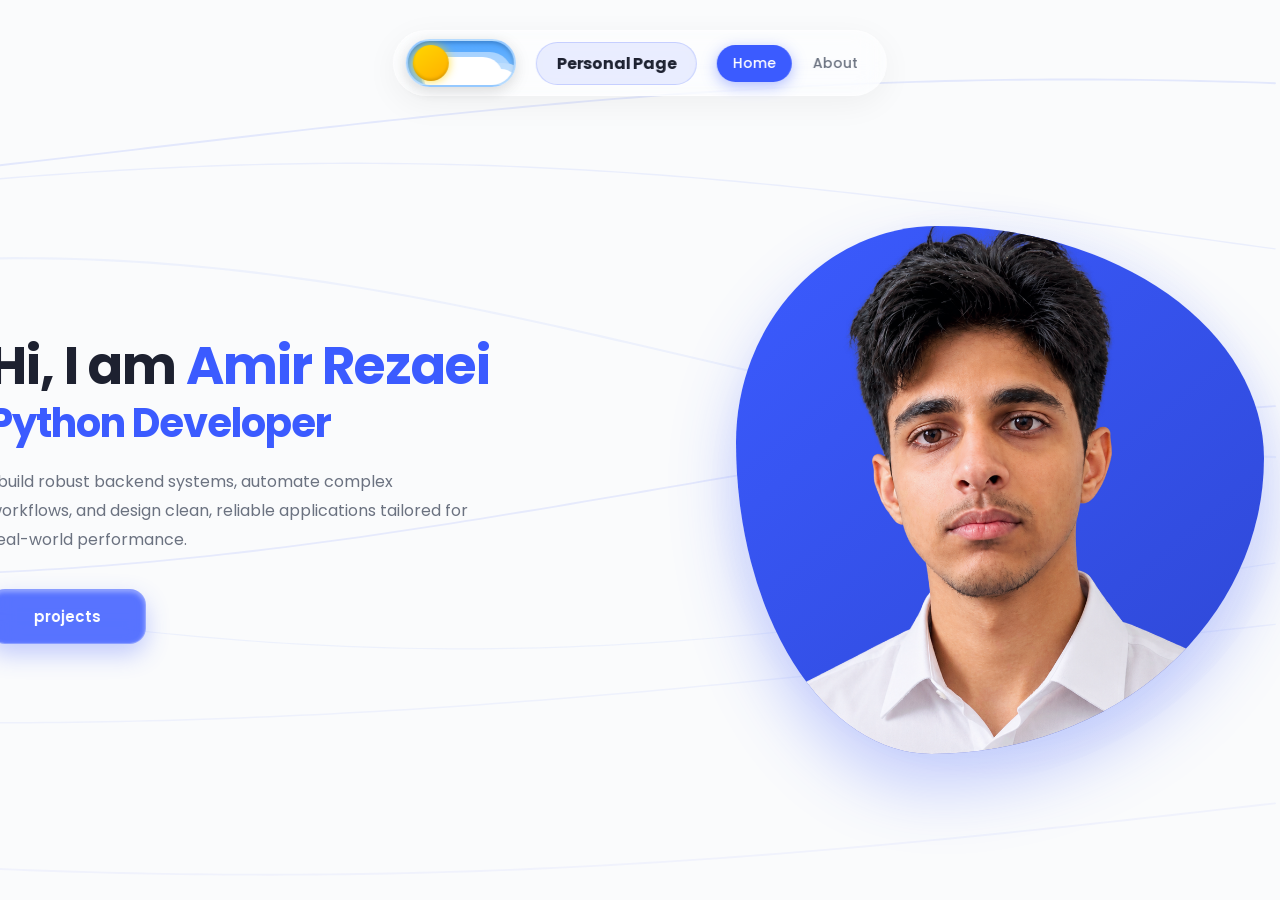
==== index.html @ 6564df02 "index.html" ====
<!DOCTYPE html>
<html lang="en">
<head>
  <meta charset="UTF-8">
  <meta name="viewport" content="width=device-width, initial-scale=1.0">
  <title>Amir Rezaei | Personal Page</title>
  
  <!-- Google Fonts -->
  <link rel="preconnect" href="https://fonts.googleapis.com">
  <link rel="preconnect" href="https://fonts.gstatic.com" crossorigin>
  <link href="https://fonts.googleapis.com/css2?family=Poppins:wght@400;500;600;700&display=swap" rel="stylesheet">
  
  <!-- CSS مشترک پروژه -->
  <link rel="stylesheet" href="style.css">

  <!-- بالا بردن متن بدون تکان خوردن عکس در موبایل -->
  <style>
    @media (max-width: 768px) {
      .hero-text {
        transform: translateY(-105px) !important;
        margin-bottom: -105px !important;
      }
    }
  </style>

  <!-- JavaScript مشترک پروژه -->
  <script src="script.js" defer></script>
</head>
<body data-page="home">

  <!-- Background Animated Canvas -->
  <canvas id="bg-canvas"></canvas>
  
  <!-- Jelly Custom Cursor -->
  <div class="cursor-jelly" id="cursor-jelly"></div>
  <div class="cursor-dot" id="cursor-dot"></div>

  <!-- NAVIGATION BAR -->
  <nav>
    <!-- ۱. دکمه تم (سمت چپ) -->
    <div class="theme-toggle-container">
      <input type="checkbox" id="theme-toggle" class="theme-toggle-input" aria-label="Toggle theme">
      <label for="theme-toggle" class="theme-toggle-label">
        <div class="toggle-thumb">
          <div class="crater crater-1"></div>
          <div class="crater crater-2"></div>
          <div class="crater crater-3"></div>
        </div>
        <div class="clouds cloud-bg"></div>
        <div class="clouds cloud-fg"></div>
        <div class="star star-1">✦</div>
        <div class="star star-2">★</div>
        <div class="star star-3">✦</div>
        <div class="star star-4">★</div>
        <div class="crater-aura crater-aura-1"></div>
        <div class="crater-aura crater-aura-2"></div>
      </label>
    </div>

    <!-- ۲. لوگو / باکس عنوان -->
    <div class="logo-box">
      <a href="index.html" class="logo">Personal Page</a>
    </div>

    <!-- ۳. منوها (سمت راست) -->
    <ul>
      <li><a href="index.html" class="active">Home</a></li>
      <li><a href="about.html">About</a></li>
    </ul>
  </nav>

  <!-- HERO SECTION -->
  <main class="hero">
    <div class="hero-text">
      <div class="hi">Hi, I am <span class="name">Amir Rezaei</span><span class="role">Python Developer</span></div>
      <p>I build robust backend systems, automate complex workflows, and design clean, reliable applications tailored for real-world performance.</p>
      <a href="projects.html" class="btn">projects</a>
    </div>
    <div class="blob-wrap">
      <div class="blob-halo"></div>
      <div class="blob-bg"></div>
      <div class="blob-clip">
        <img class="blob-img" src="amir.jpg" alt="Amir Rezaei">
      </div>
    </div>
  </main>
</body>
</html>
---- style.css ----
/* ==========================================================
   1. ROOT VARIABLES & GLOBAL RESET
   ========================================================== */
:root {
  --blue: #3b5bff;
  --blue-dark: #2e47d4;
  --blue-liquid: rgba(59, 91, 255, 0.2);
  --glass-bg: rgba(255, 255, 255, 0.45);
  --glass-card: rgba(255, 255, 255, 0.6);
  --glass-border: rgba(255, 255, 255, 0.6);
  --text: #1d2130;
  --muted: #6b7280;
  --bg-color: #fafbfc;
  --theme-transition: background-color 0.6s cubic-bezier(0.4, 0, 0.2, 1),
                      color 0.6s cubic-bezier(0.4, 0, 0.2, 1),
                      border-color 0.6s cubic-bezier(0.4, 0, 0.2, 1),
                      box-shadow 0.6s cubic-bezier(0.4, 0, 0.2, 1);
}

/* Dark Mode Variables */
body.dark-mode,
[data-theme="dark"] body,
body[data-theme="dark"] {
  --blue: #4d70ff;
  --blue-dark: #3754e6;
  --blue-liquid: rgba(77, 112, 255, 0.25);
  --glass-bg: rgba(18, 22, 34, 0.7);
  --glass-card: rgba(22, 27, 46, 0.65);
  --glass-border: rgba(255, 255, 255, 0.08);
  --text: #f0f3fa;
  --muted: #9ba3b5;
  --bg-color: #0b0f19;
}

*,
*::before,
*::after {
  margin: 0;
  padding: 0;
  box-sizing: border-box;
}

/* نشانگر ژله‌ای فقط روی سیستم‌هایی که موس دارند */
@media (hover: hover) and (pointer: fine) {
  *, *::before, *::after, html, body {
    cursor: none !important;
  }
}

body {
  font-family: 'Poppins', sans-serif;
  color: var(--text);
  background-color: var(--bg-color);
  min-height: 100vh;
  display: flex;
  flex-direction: column;
  overflow-x: hidden;
  position: relative;
  transition: var(--theme-transition);
}

body[data-page="about"] {
  min-height: 100vh;
  width: 100vw;
  justify-content: space-between;
}

@media (min-width: 993px) {
  body[data-page="about"] {
    height: 100vh;
    overflow: hidden;
  }
}

/* ==========================================================
   2. CUSTOM UTILITIES & BACKGROUND CANVAS
   ========================================================== */
#bg-canvas {
  position: fixed;
  top: 0;
  left: 0;
  width: 100vw;
  height: 100vh;
  pointer-events: none;
  z-index: 0;
  transition: opacity 0.6s ease;
}

/* Jelly Custom Cursor */
#cursor-jelly, .cursor-jelly {
  position: fixed;
  top: 0;
  left: 0;
  width: 32px;
  height: 32px;
  background: rgba(59, 91, 255, 0.15);
  border: 1.5px solid rgba(59, 91, 255, 0.85);
  border-radius: 50%;
  pointer-events: none;
  z-index: 99999;
  backdrop-filter: blur(2px);
  -webkit-backdrop-filter: blur(2px);
  will-change: transform;
}

#cursor-dot, .cursor-dot {
  position: fixed;
  top: 0;
  left: 0;
  width: 6px;
  height: 6px;
  background: var(--blue);
  border-radius: 50%;
  pointer-events: none;
  z-index: 100000;
  will-change: transform;
}

/* ==========================================================
   3. DAY / NIGHT THEME TOGGLE SWITCH (INSIDE NAVBAR)
   ========================================================== */
.theme-toggle-container {
  position: static;
  z-index: 1000;
  display: flex;
  align-items: center;
  user-select: none;
  flex-shrink: 0;
}

.theme-toggle-input {
  position: absolute;
  opacity: 0;
  width: 0;
  height: 0;
  pointer-events: none;
}

.theme-toggle-label {
  position: relative;
  display: block;
  width: 110px;
  height: 48px;
  background: linear-gradient(180deg, #4da4ff 0%, #89c5fd 100%);
  border-radius: 50px;
  overflow: hidden;
  box-shadow: 0 4px 15px rgba(0, 0, 0, 0.15),
              inset 0 2px 4px rgba(0, 0, 0, 0.2);
  border: 2px solid rgba(255, 255, 255, 0.4);
  transition: background 0.6s cubic-bezier(0.4, 0, 0.2, 1),
              border-color 0.6s cubic-bezier(0.4, 0, 0.2, 1),
              box-shadow 0.6s cubic-bezier(0.4, 0, 0.2, 1);
  cursor: pointer;
}

/* Sun / Moon Thumb Ball */
.toggle-thumb {
  position: absolute;
  top: 4px;
  left: 5px;
  width: 36px;
  height: 36px;
  background: linear-gradient(145deg, #ffd700, #ffae00);
  border-radius: 50%;
  box-shadow: 0 0 10px rgba(255, 215, 0, 0.8),
              inset 0 -2px 3px rgba(0, 0, 0, 0.15);
  transition: transform 0.6s cubic-bezier(0.68, -0.25, 0.265, 1.25),
              background 0.6s cubic-bezier(0.4, 0, 0.2, 1),
              box-shadow 0.6s cubic-bezier(0.4, 0, 0.2, 1);
  z-index: 5;
}

/* Moon Craters inside thumb */
.crater {
  position: absolute;
  background: #757d8a;
  border-radius: 50%;
  opacity: 0;
  transform: scale(0);
  transition: all 0.4s ease;
  box-shadow: inset 1px 1px 2px rgba(0, 0, 0, 0.3);
}

.crater-1 {
  width: 10px;
  height: 10px;
  top: 14px;
  left: 8px;
}

.crater-2 {
  width: 7px;
  height: 7px;
  top: 6px;
  right: 9px;
}

.crater-3 {
  width: 5px;
  height: 5px;
  bottom: 6px;
  right: 12px;
}

/* Day Mode Clouds */
.clouds {
  position: absolute;
  border-radius: 50px;
  transition: transform 0.6s cubic-bezier(0.4, 0, 0.2, 1),
              opacity 0.5s ease;
  pointer-events: none;
}

.cloud-bg {
  bottom: -16px;
  right: -10px;
  width: 85px;
  height: 38px;
  background: rgba(255, 255, 255, 0.55);
  border-radius: 30px;
  box-shadow: -15px -8px 0 3px rgba(255, 255, 255, 0.45);
  z-index: 2;
}

.cloud-fg {
  bottom: -20px;
  right: -5px;
  width: 75px;
  height: 36px;
  background: #ffffff;
  border-radius: 30px;
  box-shadow: -18px -10px 0 2px #ffffff;
  z-index: 3;
}

/* Dark Mode Stars */
.star {
  position: absolute;
  color: #ffffff;
  font-size: 8px;
  opacity: 0;
  transform: scale(0) rotate(0deg);
  transition: all 0.5s cubic-bezier(0.4, 0, 0.2, 1);
  z-index: 1;
  user-select: none;
}

.star-1 {
  top: 7px;
  left: 16px;
  font-size: 10px;
  transition-delay: 0.1s;
}

.star-2 {
  top: 24px;
  left: 32px;
  font-size: 8px;
  transition-delay: 0.15s;
}

.star-3 {
  top: 11px;
  left: 46px;
  font-size: 6px;
  transition-delay: 0.25s;
}

.star-4 {
  top: 28px;
  left: 18px;
  font-size: 7px;
  transition-delay: 0.25s;
}

/* Dark Mode Aura Background Circles */
.crater-aura {
  position: absolute;
  border-radius: 50%;
  background: rgba(255, 255, 255, 0.05);
  opacity: 0;
  transition: opacity 0.5s ease;
  pointer-events: none;
}

.crater-aura-1 {
  width: 62px;
  height: 62px;
  top: -9px;
  right: -8px;
}

.crater-aura-2 {
  width: 86px;
  height: 86px;
  top: -21px;
  right: -20px;
}

/* Active Dark Mode Toggle State */
.theme-toggle-input:checked + .theme-toggle-label {
  background: linear-gradient(180deg, #0f172a 0%, #1e293b 100%);
  border-color: rgba(255, 255, 255, 0.15);
  box-shadow: 0 4px 15px rgba(0, 0, 0, 0.4),
              inset 0 2px 4px rgba(0, 0, 0, 0.5);
}

.theme-toggle-input:checked + .theme-toggle-label .toggle-thumb {
  transform: translateX(62px);
  background: linear-gradient(145deg, #a0aab8, #8892a0);
  box-shadow: 0 0 12px rgba(255, 255, 255, 0.2),
              inset 0 -2px 3px rgba(0, 0, 0, 0.3);
}

.theme-toggle-input:checked + .theme-toggle-label .crater {
  opacity: 1;
  transform: scale(1);
}

.theme-toggle-input:checked + .theme-toggle-label .clouds {
  transform: translateY(35px);
  opacity: 0;
}

.theme-toggle-input:checked + .theme-toggle-label .star {
  opacity: 0.9;
  transform: scale(1) rotate(45deg);
}

.theme-toggle-input:checked + .theme-toggle-label .crater-aura {
  opacity: 1;
}

/* ==========================================================
   4. NAVIGATION (SHARED)
   ========================================================== */
nav {
  position: fixed;
  top: 30px;
  left: 50%;
  transform: translateX(-50%);
  z-index: 1000;
  display: flex;
  direction: ltr;
  align-items: center;
  gap: 20px;
  padding: 8px 12px;
  background: var(--glass-bg);
  backdrop-filter: blur(15px) saturate(180%);
  -webkit-backdrop-filter: blur(15px) saturate(180%);
  border-radius: 50px;
  border: 1px solid var(--glass-border);
  box-shadow: 0 8px 32px rgba(0, 0, 0, 0.05),
              inset 0 0 10px rgba(255, 255, 255, 0.3);
  transition: var(--theme-transition);
}

body[data-page="about"] nav {
  top: 20px;
}

.logo-box {
  background: rgba(59, 91, 255, 0.1);
  backdrop-filter: blur(10px);
  -webkit-backdrop-filter: blur(10px);
  padding: 8px 20px;
  border-radius: 40px;
  border: 1px solid rgba(59, 91, 255, 0.2);
  display: flex;
  align-items: center;
  transition: var(--theme-transition);
}

.logo {
  font-weight: 700;
  font-size: 16px;
  color: var(--text);
  text-decoration: none;
  letter-spacing: -0.2px;
  transition: var(--theme-transition);
}

nav ul {
  display: flex;
  gap: 5px;
  list-style: none;
}

nav ul a {
  text-decoration: none;
  font-size: 14px;
  color: var(--muted);
  font-weight: 500;
  padding: 8px 16px;
  border-radius: 30px;
  transition: all 0.3s cubic-bezier(0.4, 0, 0.2, 1),
              color 0.6s ease;
  display: block;
}

nav ul a:hover {
  color: var(--blue);
  background: rgba(59, 91, 255, 0.08);
}

nav ul a.active {
  color: #fff;
  background: var(--blue);
  box-shadow: 0 4px 15px rgba(59, 91, 255, 0.4);
}

/* ==========================================================
   5. INDEX (HOME) PAGE SPECIFIC
   ========================================================== */
.hero {
  position: relative;
  z-index: 10;
  flex: 1;
  display: flex;
  align-items: center;
  justify-content: space-between;
  gap: 30px;
  padding: 140px 64px 60px; 
  max-width: 1300px;
  margin: 0 auto;
  width: 100%;
}

.hero-text {
  max-width: 540px;
  transform: translateX(-15%);
}

.hero-text .hi {
  font-size: 52px;
  font-weight: 700;
  line-height: 1.15;
  letter-spacing: -1px;
  transition: color 0.6s ease;
}

.hero-text .name { 
  color: var(--blue); 
  transition: color 0.6s ease;
}

.hero-text .role {
  font-size: 40px;
  font-weight: 700;
  color: var(--blue);
  display: block;
  margin-top: 4px;
  transition: color 0.6s ease;
}

.hero-text p {
  margin-top: 22px;
  color: var(--muted);
  font-size: 16px;
  line-height: 1.8;
  max-width: 480px;
  transition: color 0.6s ease;
}

.btn {
  display: inline-block;
  margin-top: 34px;
  padding: 15px 44px;
  background: rgba(59, 91, 255, 0.85);
  backdrop-filter: blur(10px);
  color: #ffffff;
  font-size: 15px;
  font-weight: 600;
  border-radius: 16px; 
  text-decoration: none;
  border: 1px solid rgba(255, 255, 255, 0.3);
  transition: all 0.4s cubic-bezier(0.23, 1, 0.32, 1);
  box-shadow: 0 10px 25px rgba(59, 91, 255, 0.3),
              inset 0 2px 5px rgba(255, 255, 255, 0.4);
}

.btn:hover {
  transform: translateY(-5px) scale(1.03);
  background: var(--blue);
  box-shadow: 0 15px 35px rgba(59, 91, 255, 0.5),
              inset 0 2px 10px rgba(255, 255, 255, 0.5);
}

.blob-wrap {
  position: relative;
  width: 480px;
  height: 480px;
  flex-shrink: 0;
  transform: translateX(5%);
}

.blob-halo {
  position: absolute;
  inset: -32px;
  background: radial-gradient(circle at 50% 50%, rgba(59, 91, 255, 0.24) 0%, rgba(59, 91, 255, 0) 70%);
  border-radius: 38% 62% 63% 37% / 41% 44% 56% 59%;
  z-index: 1;
  transform: scale(1.1);
  transition: background 0.6s ease;
}

.blob-bg {
  position: absolute;
  inset: 0;
  background: linear-gradient(140deg, var(--blue) 0%, var(--blue-dark) 100%);
  border-radius: 38% 62% 63% 37% / 41% 44% 56% 59%;
  box-shadow: 0 30px 60px rgba(59, 91, 255, 0.28);
  z-index: 2;
  transform: scale(1.1);
  transition: background 0.6s ease, box-shadow 0.6s ease;
}

.blob-clip {
  position: absolute;
  inset: 0;
  border-radius: 38% 62% 63% 37% / 41% 44% 56% 59%;
  overflow: hidden;
  z-index: 3;
  transform: scale(1.1);
}

.blob-img {
  width: 100%;
  height: 100%;
  object-fit: cover;
  object-position: center 22%;
  transform: scale(1.04);
}

/* ==========================================================
   6. ABOUT PAGE SPECIFIC
   ========================================================== */
main.about-container {
  position: relative;
  z-index: 10;
  flex: 1;
  max-width: 1200px;
  margin: 0 auto;
  width: 100%;
  padding: 60px 40px 10px;
  display: flex;
  flex-direction: column;
  justify-content: center;
  gap: 16px;
}

.about-header {
  text-align: center;
  max-width: 1040px;
  margin: 0 auto;
  transform: translateY(-10%);
}

.about-header h1 {
  font-size: 35px;
  font-weight: 700;
  letter-spacing: -0.8px;
  line-height: 1.25;
  transition: color 0.6s ease;
}

.about-header h1 span {
  color: var(--blue);
  transition: color 0.6s ease;
}

.about-header p {
  margin-top: 10px;
  color: var(--muted);
  font-size: 18px;
  line-height: 1.6;
  transition: color 0.6s ease;
}

.grid-container {
  display: grid;
  grid-template-columns: repeat(12, 1fr);
  gap: 16px;
}

.glass-card {
  background: var(--glass-card);
  backdrop-filter: blur(16px) saturate(160%);
  -webkit-backdrop-filter: blur(160%);
  border: 1px solid var(--glass-border);
  border-radius: 20px;
  padding: 20px 24px;
  box-shadow: 0 10px 30px rgba(0, 0, 0, 0.03),
              inset 0 1px 0 rgba(255, 255, 255, 0.8);
  transition: transform 0.3s ease, box-shadow 0.3s ease, var(--theme-transition);
}

body.dark-mode .glass-card,
[data-theme="dark"] .glass-card {
  box-shadow: 0 10px 30px rgba(0, 0, 0, 0.3),
              inset 0 1px 0 rgba(255, 255, 255, 0.05);
}

.glass-card:hover {
  transform: translateY(-3px);
  box-shadow: 0 14px 30px rgba(59, 91, 255, 0.08),
              inset 0 1px 0 rgba(255, 255, 255, 0.9);
}

body.dark-mode .glass-card:hover,
[data-theme="dark"] .glass-card:hover {
  box-shadow: 0 14px 30px rgba(77, 112, 255, 0.15),
              inset 0 1px 0 rgba(255, 255, 255, 0.1);
}

.col-8 { grid-column: span 8; }
.col-4 { grid-column: span 4; }

.card-title {
  font-size: 16px;
  font-weight: 700;
  color: var(--text);
  margin-bottom: 8px;
  display: flex;
  align-items: center;
  gap: 8px;
  transition: color 0.6s ease;
}

.card-title svg {
  color: var(--blue);
  transition: color 0.6s ease;
}

.card-body p {
  color: var(--muted);
  font-size: 13px;
  line-height: 1.6;
  transition: color 0.6s ease;
}

.skills-wrapper {
  display: flex;
  flex-wrap: wrap;
  gap: 8px;
  margin-top: 10px;
}

.skill-tag {
  background: rgba(59, 91, 255, 0.08);
  border: 1px solid rgba(59, 91, 255, 0.18);
  padding: 4px 12px;
  border-radius: 16px;
  font-size: 12px;
  font-weight: 600;
  color: var(--blue);
  transition: all 0.2s ease, background-color 0.6s ease, color 0.6s ease, border-color 0.6s ease;
}

.skill-tag:hover {
  background: var(--blue);
  color: #fff;
  box-shadow: 0 4px 12px rgba(59, 91, 255, 0.3);
}

/* ==========================================================
   7. FOOTERS (SHARED & ENHANCED)
   ========================================================== */
footer {
  position: relative;
  z-index: 10;
  display: flex;
  gap: 24px;
  padding: 24px 64px 40px;
}

footer a {
  color: var(--text);
  transition: all 0.2s, color 0.6s ease;
}

footer a:hover {
  color: var(--blue);
  transform: translateY(-2px);
}

footer.enhanced-footer {
  position: relative;
  z-index: 10;
  margin: 10px auto 20px;
  max-width: 1200px;
  width: calc(100% - 80px);
  background: var(--glass-card);
  backdrop-filter: blur(20px) saturate(180%);
  -webkit-backdrop-filter: blur(20px) saturate(180%);
  border: 1px solid var(--glass-border);
  border-radius: 20px;
  padding: 16px 28px;
  box-shadow: 0 10px 30px rgba(0, 0, 0, 0.03),
              inset 0 1px 0 rgba(255, 255, 255, 0.6);
  display: flex;
  align-items: center;
  justify-content: space-between;
  flex-wrap: wrap;
  gap: 15px;
  transition: var(--theme-transition);
}

.footer-contact-items {
  display: flex;
  align-items: center;
  gap: 24px;
  flex-wrap: wrap;
}

.contact-item {
  display: flex;
  align-items: center;
  gap: 8px;
  font-size: 13.5px;
  color: var(--muted);
  text-decoration: none;
  transition: color 0.2s ease, color 0.6s ease;
}

.contact-item svg {
  color: var(--blue);
  flex-shrink: 0;
  transition: color 0.6s ease;
}

.contact-item:hover {
  color: var(--blue);
}

.social-links {
  display: flex;
  align-items: center;
  gap: 16px;
}

.social-links a {
  color: var(--text);
  transition: all 0.2s ease, color 0.6s ease;
  display: flex;
  align-items: center;
}

.social-links a:hover {
  color: var(--blue);
  transform: translateY(-2px);
}

/* ==========================================================
   8. RESPONSIVE (MEDIA QUERIES)
   ========================================================== */

/* تبلت‌ها و صفحه‌های متوسط */
@media (max-width: 992px) {
  nav {
    top: 15px;
    width: calc(100% - 32px);
    max-width: 500px;
    justify-content: space-between;
    padding: 6px 12px;
  }
  
  .theme-toggle-container {
    transform: scale(0.85);
    transform-origin: center left;
  }
  
  .hero {
    flex-direction: column-reverse;
    text-align: center;
    padding: 120px 24px 50px;
    gap: 35px;
  }

  .hero-text {
    transform: translateX(0);
    max-width: 100%;
    display: flex;
    flex-direction: column;
    align-items: center;
  }

  .blob-wrap {
    transform: translateX(0);
    width: 320px;
    height: 320px;
  }

  body[data-page="about"] {
    overflow-y: auto;
  }

  main.about-container {
    padding: 110px 20px 30px;
    gap: 20px;
  }

  .about-header {
    transform: translateY(0);
    margin-bottom: 10px;
  }

  .about-header h1 {
    font-size: 28px;
  }

  .about-header p {
    font-size: 15px;
  }

  .col-8, .col-4 {
    grid-column: span 12;
  }

  footer.enhanced-footer {
    width: calc(100% - 32px);
    flex-direction: column;
    align-items: center;
    text-align: center;
    gap: 16px;
    padding: 20px 16px;
  }

  .footer-contact-items {
    flex-direction: column;
    align-items: center;
    gap: 12px;
  }

  .social-links {
    justify-content: center;
  }
}

/* موبایل‌های استاندارد */
@media (max-width: 768px) {
  #cursor-jelly, #cursor-dot {
    display: none !important;
  }

  .hero-text .hi {
    font-size: 36px;
  }

  .hero-text .role {
    font-size: 28px;
  }

  .hero-text p {
    font-size: 14.5px;
    padding: 0 8px;
  }

  .blob-wrap {
    width: 240px;
    height: 240px;
  }

  .btn {
    padding: 12px 32px;
    font-size: 14px;
  }

  .skills-wrapper {
    justify-content: center;
  }

  footer:not(.enhanced-footer) {
    justify-content: center;
    padding: 20px 16px 35px;
  }
}

/* موبایل‌های کوچک */
@media (max-width: 480px) {
  nav {
    gap: 8px;
    padding: 6px 10px;
  }

  .logo-box {
    padding: 6px 12px;
  }

  .logo {
    font-size: 13px;
  }

  nav ul a {
    font-size: 12.5px;
    padding: 6px 10px;
  }

  .theme-toggle-container {
    transform: scale(0.72);
  }

  .hero-text .hi {
    font-size: 30px;
  }

  .hero-text .role {
    font-size: 22px;
  }

  .blob-wrap {
    width: 190px;
    height: 190px;
  }

  .about-header h1 {
    font-size: 23px;
  }

  .glass-card {
    padding: 16px 18px;
  }

  .contact-item {
    font-size: 12px;
  }
}
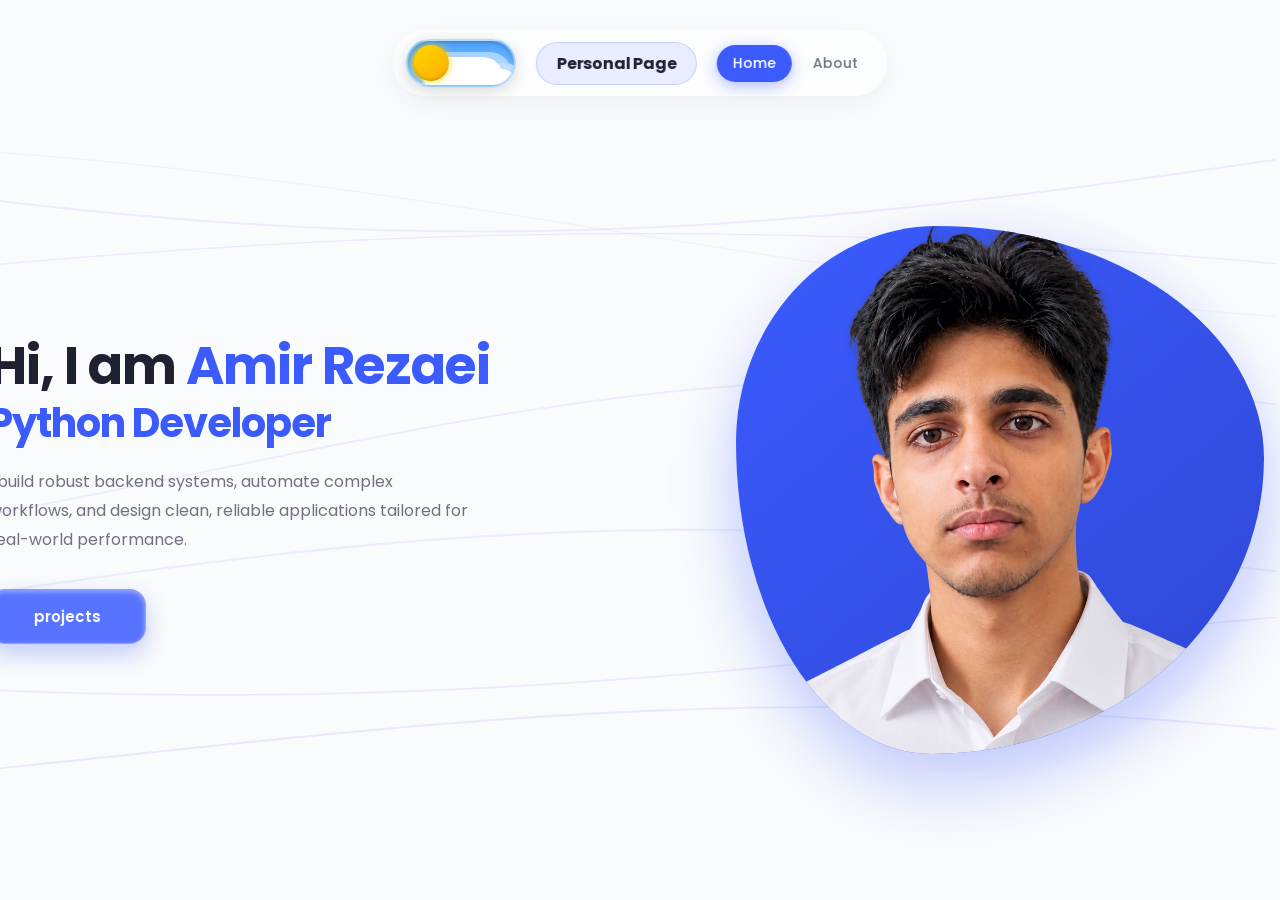
==== commit 975179ce: "index.html" ====
--- a/index.html
+++ b/index.html
@@ -5,39 +5,22 @@
   <meta name="viewport" content="width=device-width, initial-scale=1.0">
   <title>Amir Rezaei | Personal Page</title>
   
-  <!-- Google Fonts -->
   <link rel="preconnect" href="https://fonts.googleapis.com">
   <link rel="preconnect" href="https://fonts.gstatic.com" crossorigin>
   <link href="https://fonts.googleapis.com/css2?family=Poppins:wght@400;500;600;700&display=swap" rel="stylesheet">
   
-  <!-- CSS مشترک پروژه -->
+  <!-- CSS اصلی -->
   <link rel="stylesheet" href="style.css">
 
-  <!-- بالا بردن متن بدون تکان خوردن عکس در موبایل -->
-  <style>
-    @media (max-width: 768px) {
-      .hero-text {
-        transform: translateY(-105px) !important;
-        margin-bottom: -105px !important;
-      }
-    }
-  </style>
-
-  <!-- JavaScript مشترک پروژه -->
   <script src="script.js" defer></script>
 </head>
 <body data-page="home">
 
-  <!-- Background Animated Canvas -->
   <canvas id="bg-canvas"></canvas>
-  
-  <!-- Jelly Custom Cursor -->
   <div class="cursor-jelly" id="cursor-jelly"></div>
   <div class="cursor-dot" id="cursor-dot"></div>
 
-  <!-- NAVIGATION BAR -->
   <nav>
-    <!-- ۱. دکمه تم (سمت چپ) -->
     <div class="theme-toggle-container">
       <input type="checkbox" id="theme-toggle" class="theme-toggle-input" aria-label="Toggle theme">
       <label for="theme-toggle" class="theme-toggle-label">
@@ -56,26 +39,23 @@
         <div class="crater-aura crater-aura-2"></div>
       </label>
     </div>
-
-    <!-- ۲. لوگو / باکس عنوان -->
     <div class="logo-box">
       <a href="index.html" class="logo">Personal Page</a>
     </div>
-
-    <!-- ۳. منوها (سمت راست) -->
     <ul>
       <li><a href="index.html" class="active">Home</a></li>
       <li><a href="about.html">About</a></li>
     </ul>
   </nav>
 
-  <!-- HERO SECTION -->
   <main class="hero">
+    <!-- بلوک متن: در موبایل با margin-top منفی به سمت بالا کشیده می‌شود -->
     <div class="hero-text">
       <div class="hi">Hi, I am <span class="name">Amir Rezaei</span><span class="role">Python Developer</span></div>
       <p>I build robust backend systems, automate complex workflows, and design clean, reliable applications tailored for real-world performance.</p>
       <a href="projects.html" class="btn">projects</a>
     </div>
+    
     <div class="blob-wrap">
       <div class="blob-halo"></div>
       <div class="blob-bg"></div>
@@ -86,4 +66,3 @@
   </main>
 </body>
 </html>
-
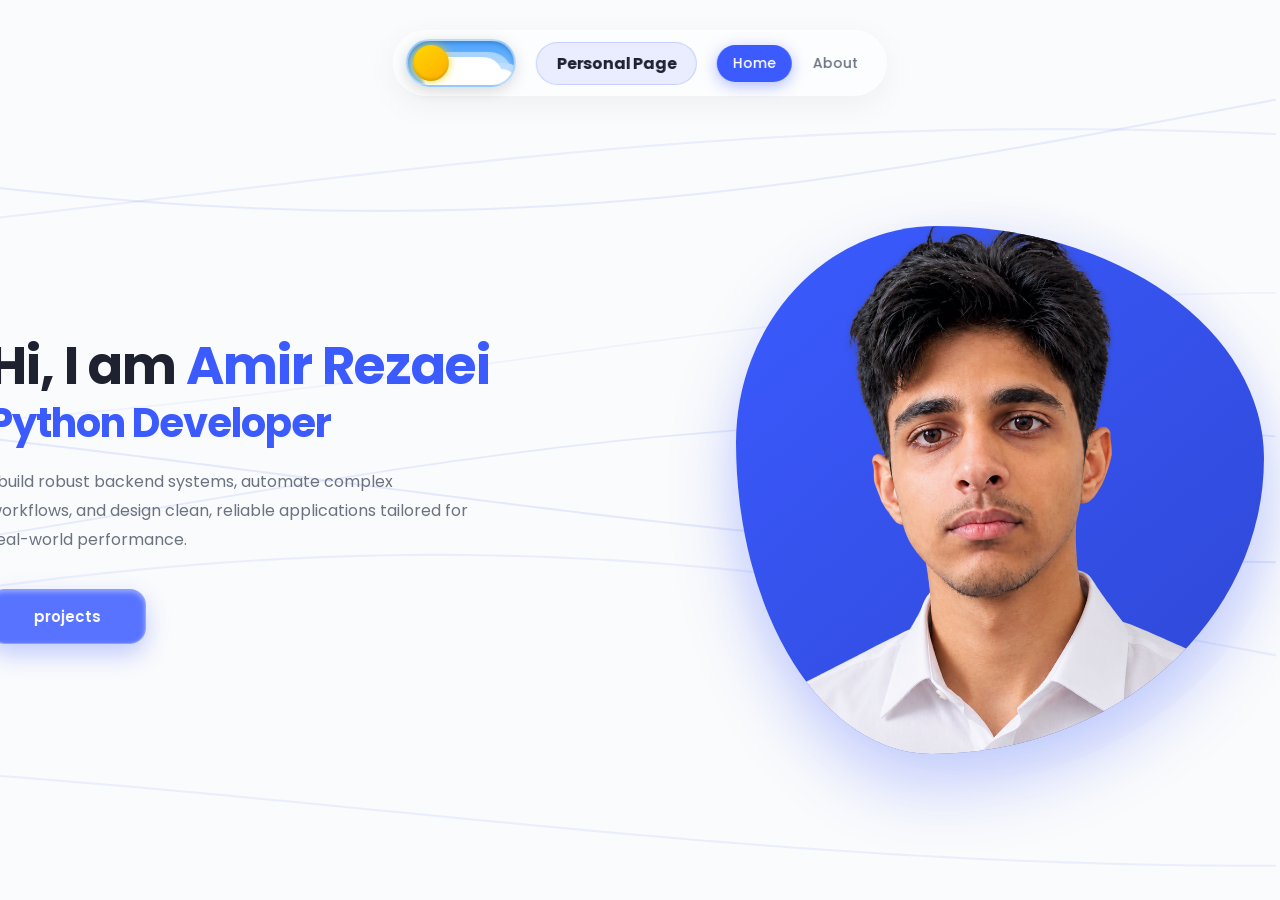
==== commit ff5166ac: "index.html" ====
--- a/index.html
+++ b/index.html
@@ -9,9 +9,7 @@
   <link rel="preconnect" href="https://fonts.gstatic.com" crossorigin>
   <link href="https://fonts.googleapis.com/css2?family=Poppins:wght@400;500;600;700&display=swap" rel="stylesheet">
   
-  <!-- CSS اصلی -->
   <link rel="stylesheet" href="style.css">
-
   <script src="script.js" defer></script>
 </head>
 <body data-page="home">
@@ -39,9 +37,11 @@
         <div class="crater-aura crater-aura-2"></div>
       </label>
     </div>
+
     <div class="logo-box">
       <a href="index.html" class="logo">Personal Page</a>
     </div>
+
     <ul>
       <li><a href="index.html" class="active">Home</a></li>
       <li><a href="about.html">About</a></li>
@@ -49,7 +49,6 @@
   </nav>
 
   <main class="hero">
-    <!-- بلوک متن: در موبایل با margin-top منفی به سمت بالا کشیده می‌شود -->
     <div class="hero-text">
       <div class="hi">Hi, I am <span class="name">Amir Rezaei</span><span class="role">Python Developer</span></div>
       <p>I build robust backend systems, automate complex workflows, and design clean, reliable applications tailored for real-world performance.</p>
--- a/style.css
+++ b/style.css
@@ -1,5 +1,5 @@
 /* ==========================================================
-   1. ROOT VARIABLES & GLOBAL RESET
+   1. ROOT VARIABLES & GLOBAL RESET 
    ========================================================== */
 :root {
   --blue: #3b5bff;
@@ -153,7 +153,6 @@
   cursor: pointer;
 }
 
-/* Sun / Moon Thumb Ball */
 .toggle-thumb {
   position: absolute;
   top: 4px;
@@ -170,7 +169,6 @@
   z-index: 5;
 }
 
-/* Moon Craters inside thumb */
 .crater {
   position: absolute;
   background: #757d8a;
@@ -202,7 +200,6 @@
   right: 12px;
 }
 
-/* Day Mode Clouds */
 .clouds {
   position: absolute;
   border-radius: 50px;
@@ -233,7 +230,6 @@
   z-index: 3;
 }
 
-/* Dark Mode Stars */
 .star {
   position: absolute;
   color: #ffffff;
@@ -273,7 +269,6 @@
   transition-delay: 0.25s;
 }
 
-/* Dark Mode Aura Background Circles */
 .crater-aura {
   position: absolute;
   border-radius: 50%;
@@ -297,7 +292,6 @@
   right: -20px;
 }
 
-/* Active Dark Mode Toggle State */
 .theme-toggle-input:checked + .theme-toggle-label {
   background: linear-gradient(180deg, #0f172a 0%, #1e293b 100%);
   border-color: rgba(255, 255, 255, 0.15);
@@ -755,7 +749,7 @@
    8. RESPONSIVE (MEDIA QUERIES)
    ========================================================== */
 
-/* تبلت‌ها و صفحه‌های متوسط */
+/* تبلت‌ها و صفحات متوسط */
 @media (max-width: 992px) {
   nav {
     top: 15px;
@@ -773,13 +767,15 @@
   .hero {
     flex-direction: column-reverse;
     text-align: center;
-    padding: 120px 24px 50px;
-    gap: 35px;
+    padding: 100px 24px 40px;
+    gap: 20px;
+    justify-content: center;
   }
 
   .hero-text {
     transform: translateX(0);
     max-width: 100%;
+    margin-top: 0;
     display: flex;
     flex-direction: column;
     align-items: center;
@@ -787,8 +783,9 @@
 
   .blob-wrap {
     transform: translateX(0);
-    width: 320px;
-    height: 320px;
+    width: 280px;
+    height: 280px;
+    margin: 0 auto;
   }
 
   body[data-page="about"] {
@@ -843,27 +840,51 @@
     display: none !important;
   }
 
+  .hero {
+    flex-direction: column-reverse;
+    text-align: center;
+    padding: 85px 20px 25px; /* فاصله مناسب از نوبار */
+    gap: 14px; /* فاصله تمیز و استاندارد بین عکس و متن */
+    justify-content: center;
+  }
+
+  .blob-wrap {
+    transform: translateX(0);
+    width: 210px; /* سایز استاندارد بدون شلوغ کردن صفحه */
+    height: 210px;
+    margin: 0 auto;
+  }
+
+  .hero-text {
+    transform: translateX(0);
+    max-width: 100%;
+    margin-top: 0; /* بدون هیچ مارجین منفی */
+    display: flex;
+    flex-direction: column;
+    align-items: center;
+  }
+
   .hero-text .hi {
-    font-size: 36px;
+    font-size: 32px;
+    line-height: 1.2;
   }
 
   .hero-text .role {
-    font-size: 28px;
+    font-size: 24px;
+    margin-top: 4px;
   }
 
   .hero-text p {
-    font-size: 14.5px;
-    padding: 0 8px;
-  }
-
-  .blob-wrap {
-    width: 240px;
-    height: 240px;
+    font-size: 14px;
+    line-height: 1.6;
+    margin-top: 12px;
+    padding: 0 10px;
   }
 
   .btn {
-    padding: 12px 32px;
+    padding: 12px 34px;
     font-size: 14px;
+    margin-top: 18px;
   }
 
   .skills-wrapper {
@@ -872,7 +893,7 @@
 
   footer:not(.enhanced-footer) {
     justify-content: center;
-    padding: 20px 16px 35px;
+    padding: 15px 16px 25px;
   }
 }
 
@@ -900,17 +921,27 @@
     transform: scale(0.72);
   }
 
+  .hero {
+    padding: 75px 16px 20px;
+    gap: 10px;
+  }
+
+  .blob-wrap {
+    width: 180px;
+    height: 180px;
+  }
+
   .hero-text .hi {
-    font-size: 30px;
+    font-size: 26px;
   }
 
   .hero-text .role {
-    font-size: 22px;
-  }
-
-  .blob-wrap {
-    width: 190px;
-    height: 190px;
+    font-size: 20px;
+  }
+
+  .hero-text p {
+    font-size: 13px;
+    margin-top: 8px;
   }
 
   .about-header h1 {
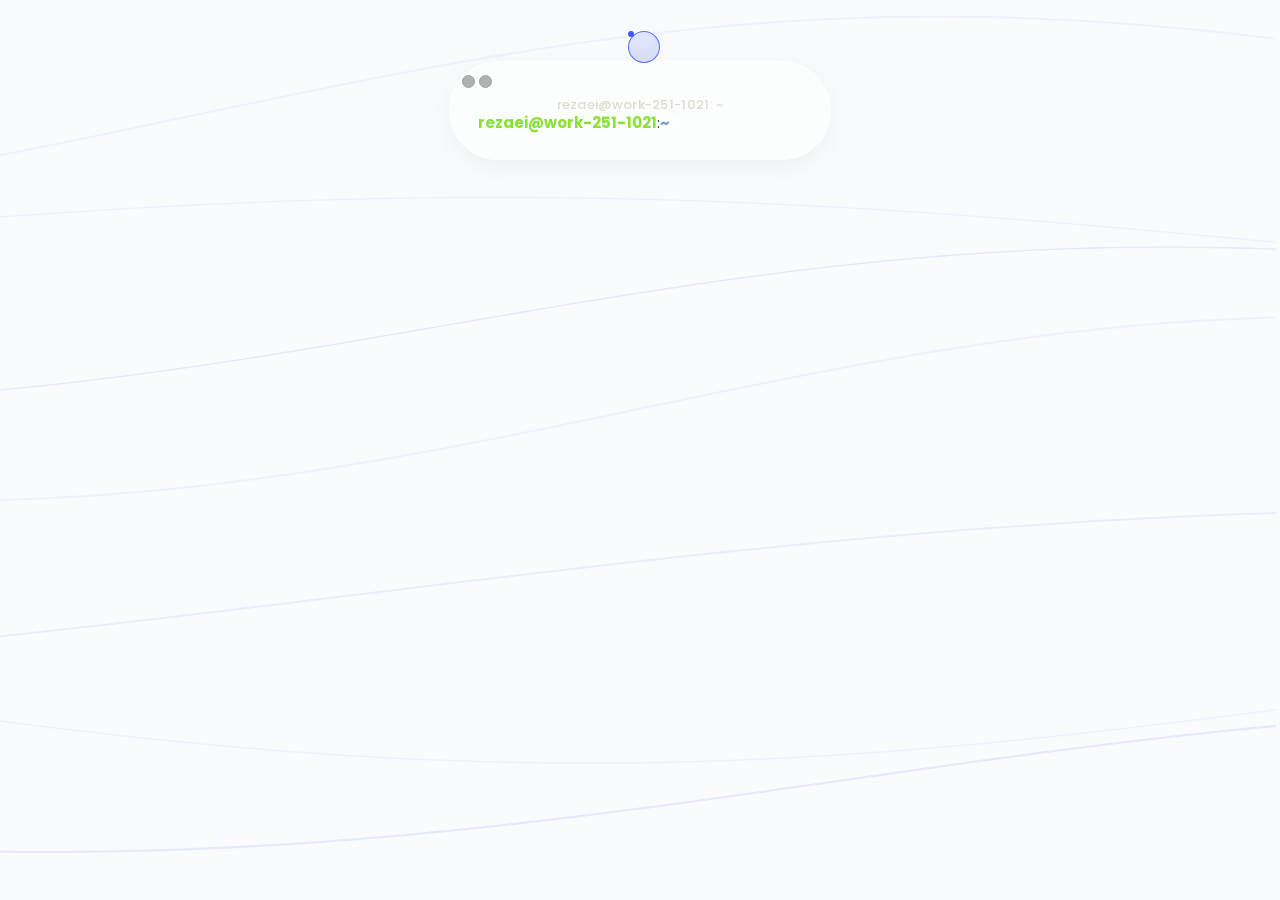
==== commit b166ebdd: "click 0 for showing Terminal update" ====
--- a/index.html
+++ b/index.html
@@ -7,10 +7,184 @@
   
   <link rel="preconnect" href="https://fonts.googleapis.com">
   <link rel="preconnect" href="https://fonts.gstatic.com" crossorigin>
-  <link href="https://fonts.googleapis.com/css2?family=Poppins:wght@400;500;600;700&display=swap" rel="stylesheet">
+  <link href="https://fonts.googleapis.com/css2?family=Poppins:wght@400;500;600;700&family=Ubuntu+Mono:wght@400;700&display=swap" rel="stylesheet">
   
   <link rel="stylesheet" href="style.css">
   <script src="script.js" defer></script>
+
+  <style>
+    /* ================= Custom Cursor Interaction Fix ================= */
+    .cursor-jelly,
+    .cursor-dot {
+      pointer-events: none !important; /* Prevents cursor overlay from blocking clicks */
+      z-index: 100000000 !important;   /* Keeps cursor visible above the terminal window */
+    }
+
+    /* ================= Linux Terminal Modal Styling ================= */
+    .linux-terminal-modal {
+      position: fixed;
+      top: 120px;
+      left: 80px;
+      width: 580px;
+      max-width: calc(100vw - 30px);
+      height: 360px;
+      background: rgba(48, 10, 36, 0.96); /* Ubuntu terminal purple */
+      backdrop-filter: blur(16px);
+      -webkit-backdrop-filter: blur(16px);
+      border-radius: 10px;
+      border: 1px solid rgba(255, 255, 255, 0.14);
+      box-shadow: 0 25px 60px rgba(0, 0, 0, 0.75), 0 0 1px 1px rgba(255, 255, 255, 0.05);
+      z-index: 9999999;
+      display: flex;
+      flex-direction: column;
+      overflow: hidden;
+      font-family: 'Ubuntu Mono', 'Courier New', monospace;
+      color: #ffffff;
+      box-sizing: border-box;
+      direction: ltr;
+      text-align: left;
+    }
+
+    .linux-terminal-modal.hidden {
+      display: none !important;
+    }
+
+    /* Draggable Header Bar */
+    .linux-terminal-header {
+      background: linear-gradient(180deg, #43423e 0%, #353430 100%);
+      height: 38px;
+      display: flex;
+      align-items: center;
+      padding: 0 12px;
+      position: relative;
+      user-select: none;
+      cursor: grab;
+      border-bottom: 1px solid rgba(0, 0, 0, 0.6);
+      flex-shrink: 0;
+    }
+
+    .linux-terminal-header:active {
+      cursor: grabbing;
+    }
+
+    .linux-controls {
+      display: flex;
+      align-items: center;
+      gap: 8px;
+      z-index: 2;
+    }
+
+    .linux-btn {
+      width: 13px;
+      height: 13px;
+      border-radius: 50%;
+      display: inline-block;
+      box-sizing: border-box;
+    }
+
+    .linux-btn.btn-close {
+      background-color: #e95420;
+      border: 1px solid #b3390d;
+      cursor: pointer;
+      transition: all 0.2s ease;
+    }
+
+    .linux-btn.btn-close:hover {
+      background-color: #ff6f3d;
+      transform: scale(1.1);
+    }
+
+    .linux-btn.btn-minimize {
+      background-color: #666666;
+      border: 1px solid #444444;
+      cursor: not-allowed;
+      opacity: 0.5;
+    }
+
+    .linux-btn.btn-maximize {
+      background-color: #666666;
+      border: 1px solid #444444;
+      cursor: not-allowed;
+      opacity: 0.5;
+    }
+
+    .linux-terminal-title {
+      position: absolute;
+      left: 0;
+      right: 0;
+      text-align: center;
+      font-size: 13px;
+      color: #dfdbd2;
+      font-weight: 500;
+      font-family: 'Poppins', sans-serif;
+      pointer-events: none;
+      letter-spacing: 0.3px;
+    }
+
+    /* Terminal Body & Prompt */
+    .linux-terminal-body {
+      padding: 16px;
+      font-size: 15px;
+      line-height: 1.6;
+      flex-grow: 1;
+      overflow-y: auto;
+      cursor: text;
+    }
+
+    .prompt-user {
+      color: #8ae234;
+      font-weight: 700;
+    }
+
+    .prompt-dir {
+      color: #729fcf;
+      font-weight: 700;
+    }
+
+    .prompt-symbol {
+      color: #ffffff;
+      font-weight: 700;
+    }
+
+    .term-line {
+      margin-bottom: 5px;
+      word-break: break-all;
+      white-space: pre-wrap;
+    }
+
+    .term-output {
+      color: #eeeeec;
+      margin-bottom: 12px;
+      white-space: pre-wrap;
+      line-height: 1.5;
+    }
+
+    .ls-dir {
+      color: #729fcf;
+      font-weight: bold;
+      margin-right: 18px;
+      display: inline-block;
+    }
+
+    .input-line {
+      display: flex;
+      align-items: center;
+    }
+
+    .term-input {
+      background: transparent;
+      border: none;
+      outline: none;
+      color: #ffffff;
+      font-family: 'Ubuntu Mono', 'Courier New', monospace;
+      font-size: 15px;
+      flex: 1;
+      min-width: 100px;
+      padding: 0;
+      margin-left: 6px;
+      caret-color: #ffffff;
+    }
+  </style>
 </head>
 <body data-page="home">
 
@@ -19,49 +193,230 @@
   <div class="cursor-dot" id="cursor-dot"></div>
 
   <nav>
-    <div class="theme-toggle-container">
-      <input type="checkbox" id="theme-toggle" class="theme-toggle-input" aria-label="Toggle theme">
-      <label for="theme-toggle" class="theme-toggle-label">
-        <div class="toggle-thumb">
-          <div class="crater crater-1"></div>
-          <div class="crater crater-2"></div>
-          <div class="crater crater-3"></div>
-        </div>
-        <div class="clouds cloud-bg"></div>
-        <div class="clouds cloud-fg"></div>
-        <div class="star star-1">✦</div>
-        <div class="star star-2">★</div>
-        <div class="star star-3">✦</div>
-        <div class="star star-4">★</div>
-        <div class="crater-aura crater-aura-1"></div>
-        <div class="crater-aura crater-aura-2"></div>
-      </label>
-    </div>
-
-    <div class="logo-box">
-      <a href="index.html" class="logo">Personal Page</a>
-    </div>
-
-    <ul>
-      <li><a href="index.html" class="active">Home</a></li>
-      <li><a href="about.html">About</a></li>
-    </ul>
-  </nav>
-
-  <main class="hero">
-    <div class="hero-text">
-      <div class="hi">Hi, I am <span class="name">Amir Rezaei</span><span class="role">Python Developer</span></div>
-      <p>I build robust backend systems, automate complex workflows, and design clean, reliable applications tailored for real-world performance.</p>
-      <a href="projects.html" class="btn">projects</a>
+    <div: 'Poppins', sans-serif;
+      pointer-events: none;
+      letter-spacing: 0.3px;
+    }
+
+    /* Terminal Body & Prompt */
+    .linux-terminal-body {
+      padding: 16px;
+      font-size: 15px;
+      line-height: 1.6;
+      flex-grow: 1;
+      overflow-y: auto;
+      cursor: text;
+    }
+
+    .prompt-user {
+      color: #8ae234;
+      font-weight: 700;
+    }
+
+    .prompt-dir {
+      color: #729fcf;
+      font-weight: 700;
+    }
+
+    .prompt-symbol {
+      color: #ffffff;
+      font-weight: 700;
+    }
+
+    .term-line {
+      margin-bottom: 5px;
+      word-break: break-all;
+      white-space: pre-wrap;
+    }
+
+    .term-output {
+      color: #eeeeec;
+      margin-bottom: 12px;
+      white-space: pre-wrap;
+      line-height: 1.5;
+    }
+
+    .ls-dir {
+      color: #729fcf;
+      font-weight: bold;
+      margin-right: 18px;
+      display: inline-block;
+    }
+
+    .input-line {
+      display: flex;
+      align-items: center;
+    }
+
+    .term-input {
+      background: transparent;
+      border: none;
+      outline: none;
+      color: #ffffff;
+      font-family: 'Ubuntu Mono', 'Courier New', monospace;
+      font-size: 15px;
+      flex: 1;
+      min-width: 100px;
+      padding: 0;
+      margin-left: 6px;
+      caret-color: #ffffff;
+    }
+  </style>
+</head>
+<body data-page="home">
+
+  <canvas id="bg-canvas"></canvas>
+  <div class="cursor-jelly" id="cursor-jelly"></div>
+  <div class="cursor-dot" id="cursor-dot"></div>
+
+  <nav>
+    <div-close" title="Close"></span>
+        <span class="linux-btn btn-minimize"></span>
+        <span class="linux-btn btn-maximize"></span>
+      </div>
+      <div class="linux-terminal-title">rezaei@work-251-1021: ~</div>
     </div>
     
-    <div class="blob-wrap">
-      <div class="blob-halo"></div>
-      <div class="blob-bg"></div>
-      <div class="blob-clip">
-        <img class="blob-img" src="amir.jpg" alt="Amir Rezaei">
+    <div class="linux-terminal-body" id="linux-term-body">
+      <div id="term-history"></div>
+      <div class="input-line">
+        <span class="prompt-user">rezaei@work-251-1021</span>:<span class="prompt-dir">~</span><span class="prompt-symbol">$</span>
+        <input type="text" id="term-cli-input" class="term-input" autocomplete="off" spellcheck="false" autofocus>
       </div>
     </div>
-  </main>
+  </div>
+
+  <!-- Terminal Logic, Shell Commands & Dragging -->
+  <script>
+    document.addEventListener("DOMContentLoaded", () => {
+      const terminal = document.getElementById("linux-terminal");
+      const header = document.getElementById("linux-term-header");
+      const closeBtn = document.getElementById("linux-term-close");
+      const body = document.getElementById("linux-term-body");
+      const cliInput = document.getElementById("term-cli-input");
+      const history = document.getElementById("term-history");
+
+      if (!terminal) return;
+
+      /* ================= Toggle Visibility with '0' Key ================= */
+      const openTerminal = () => {
+        terminal.classList.remove("hidden");
+        setTimeout(() => cliInput.focus(), 50);
+      };
+
+      const closeTerminal = () => {
+        terminal.classList.add("hidden");
+      };
+
+      if (closeBtn) closeBtn.addEventListener("click", closeTerminal);
+
+      window.addEventListener("keydown", (e) => {
+        const active = document.activeElement;
+        if (active && (active.tagName === "INPUT" || active.tagName === "TEXTAREA") && active !== cliInput) {
+          return;
+        }
+
+        if (e.key === "0" || e.code === "Digit0" || e.code === "Numpad0") {
+          e.preventDefault();
+          if (terminal.classList.contains("hidden")) {
+            openTerminal();
+          } else {
+            closeTerminal();
+          }
+        }
+      });
+
+      // Focus input on terminal body click
+      body.addEventListener("click", () => {
+        cliInput.focus();
+      });
+
+      /* ================= Shell Commands Execution ================= */
+      cliInput.addEventListener("keydown", (e) => {
+        if (e.key === "Enter") {            line.innerHTML = `<span class="prompt-user">rezaei@work-251-1021</span>:<span class="prompt-dir">~</span><span class="prompt-symbol">$</span> ${rawCommand}`;
+            history.appendChild(line);
+
+            // Render command output
+            const out = document.createElement("div");
+            out.className = "term-output";
+
+            switch (cmd.toLowerCase()) {
+              case "help":
+                out.innerHTML = "GNU bash, version 5:<span class="prompt-dir">~</span><span class="prompt-symbol">$</span> ${rawCommand}`;
+            history.appendChild(line);
+
+            // Render command output
+            const out = document.createElement("div");
+            out.className = "term-output";
+
+            switch (cmd.toLowerCase()) {
+              case "help":
+                out.innerHTML = "GNU bash, version 5.2-release (x86_64-pc-linux-gnu)<br>" +
+                                "These shell commands are defined internally. Type `help' to see this list.<br><br>" +
+                                "&nbsp;&nbsp;<b>ls</b>&nbsp;&nbsp;&nbsp;&nbsp;&nbsp;&nbsp;List information about the FILEs (the current directory by default)<br>" +
+                                "&nbsp;&nbsp;<b>whoami</b>&nbsp;&nbsp;Print the user name associated with the current effective user ID<br>" +
+                                "&nbsp;&nbsp;<b>clear</b>&nbsp;&nbsp;&nbsp;Clear the terminal screen<br>" +
+                                "&nbsp;&nbsp;<b>help</b>&nbsp;&nbsp;&nbsp;&nbsp;Display information about builtin commands";
+                break;
+                
+              case "ls":
+                out.innerHTML = `<span class="ls-dir">Desktop</span><span class="ls-dir">Documents</span><span class="ls-dir">Downloads</span><span class="ls-dir">Music</span><span class="ls-dir">Pictures</span><span class="ls-dir">Videos</span><span class="ls-dir">projects</span>`;
+                break;
+
+              case "whoami":
+                out.textContent = "rezaei";
+                break;
+
+              default:
+                out.textContent = `bash: ${cmd}: command not found`;
+                break;
+            }
+
+            history.appendChild(out);
+          } else {
+            const line = document.createElement("div");
+            line.className = "term-line";
+            line.innerHTML = `<span class="prompt-user">rezaei@work-251-1021</span>:<span class="prompt-dir">~</span><span class="prompt-symbol">$</span>`;
+            history.appendChild(line);
+          }
+
+          cliInput.value = "";
+          body.scrollTop = body.scrollHeight;
+        }
+      });
+
+      /* ================= Drag & Drop Logic ================= */
+      let isDragging = false;
+      let offsetX = 0;
+      let offsetY = 0;
+
+      header.addEventListener("mousedown", (e) => {
+        if (e.target === closeBtn) return;
+        isDragging = true;
+        offsetX = e.clientX - terminal.offsetLeft;
+        offsetY = e.clientY - terminal.offsetTop;
+      });
+
+      window.addEventListener("mousemove", (e) => {
+        if (!isDragging) return;
+        
+        let newX = e.clientX - offsetX;
+        let newY = e.clientY - offsetY;
+
+        // Prevent dragging outside viewport bounds
+        newX = Math.max(10, Math.min(window.innerWidth - terminal.offsetWidth - 10, newX));
+        newY = Math.max(10, Math.min(window.innerHeight - terminal.offsetHeight - 10, newY));
+
+        terminal.style.left = `${newX}px`;
+        terminal.style.top = `${newY}px`;
+        terminal.style.bottom = "auto";
+        terminal.style.right = "auto";
+      });
+
+      window.addEventListener("mouseup", () => {
+        isDragging = false;
+      });
+    });
+  </script>
 </body>
 </html>
--- a/style.css
+++ b/style.css
@@ -1,5 +1,5 @@
 /* ==========================================================
-   1. ROOT VARIABLES & GLOBAL RESET 
+   1. ROOT VARIABLES & GLOBAL RESET
    ========================================================== */
 :root {
   --blue: #3b5bff;
@@ -17,7 +17,7 @@
                       box-shadow 0.6s cubic-bezier(0.4, 0, 0.2, 1);
 }
 
-/* Dark Mode Variables */
+/* Dark Mode */
 body.dark-mode,
 [data-theme="dark"] body,
 body[data-theme="dark"] {
@@ -40,7 +40,6 @@
   box-sizing: border-box;
 }
 
-/* نشانگر ژله‌ای فقط روی سیستم‌هایی که موس دارند */
 @media (hover: hover) and (pointer: fine) {
   *, *::before, *::after, html, body {
     cursor: none !important;
@@ -86,7 +85,6 @@
   transition: opacity 0.6s ease;
 }
 
-/* Jelly Custom Cursor */
 #cursor-jelly, .cursor-jelly {
   position: fixed;
   top: 0;
@@ -117,7 +115,7 @@
 }
 
 /* ==========================================================
-   3. DAY / NIGHT THEME TOGGLE SWITCH (INSIDE NAVBAR)
+   3. THEME TOGGLE SWITCH
    ========================================================== */
 .theme-toggle-container {
   position: static;
@@ -179,26 +177,9 @@
   box-shadow: inset 1px 1px 2px rgba(0, 0, 0, 0.3);
 }
 
-.crater-1 {
-  width: 10px;
-  height: 10px;
-  top: 14px;
-  left: 8px;
-}
-
-.crater-2 {
-  width: 7px;
-  height: 7px;
-  top: 6px;
-  right: 9px;
-}
-
-.crater-3 {
-  width: 5px;
-  height: 5px;
-  bottom: 6px;
-  right: 12px;
-}
+.crater-1 { width: 10px; height: 10px; top: 14px; left: 8px; }
+.crater-2 { width: 7px; height: 7px; top: 6px; right: 9px; }
+.crater-3 { width: 5px; height: 5px; bottom: 6px; right: 12px; }
 
 .clouds {
   position: absolute;
@@ -241,33 +222,10 @@
   user-select: none;
 }
 
-.star-1 {
-  top: 7px;
-  left: 16px;
-  font-size: 10px;
-  transition-delay: 0.1s;
-}
-
-.star-2 {
-  top: 24px;
-  left: 32px;
-  font-size: 8px;
-  transition-delay: 0.15s;
-}
-
-.star-3 {
-  top: 11px;
-  left: 46px;
-  font-size: 6px;
-  transition-delay: 0.25s;
-}
-
-.star-4 {
-  top: 28px;
-  left: 18px;
-  font-size: 7px;
-  transition-delay: 0.25s;
-}
+.star-1 { top: 7px; left: 16px; font-size: 10px; transition-delay: 0.1s; }
+.star-2 { top: 24px; left: 32px; font-size: 8px; transition-delay: 0.15s; }
+.star-3 { top: 11px; left: 46px; font-size: 6px; transition-delay: 0.25s; }
+.star-4 { top: 28px; left: 18px; font-size: 7px; transition-delay: 0.25s; }
 
 .crater-aura {
   position: absolute;
@@ -278,19 +236,8 @@
   pointer-events: none;
 }
 
-.crater-aura-1 {
-  width: 62px;
-  height: 62px;
-  top: -9px;
-  right: -8px;
-}
-
-.crater-aura-2 {
-  width: 86px;
-  height: 86px;
-  top: -21px;
-  right: -20px;
-}
+.crater-aura-1 { width: 62px; height: 62px; top: -9px; right: -8px; }
+.crater-aura-2 { width: 86px; height: 86px; top: -21px; right: -20px; }
 
 .theme-toggle-input:checked + .theme-toggle-label {
   background: linear-gradient(180deg, #0f172a 0%, #1e293b 100%);
@@ -326,7 +273,7 @@
 }
 
 /* ==========================================================
-   4. NAVIGATION (SHARED)
+   4. NAVIGATION
    ========================================================== */
 nav {
   position: fixed;
@@ -404,7 +351,7 @@
 }
 
 /* ==========================================================
-   5. INDEX (HOME) PAGE SPECIFIC
+   5. HERO SECTION (HOME PAGE)
    ========================================================== */
 .hero {
   position: relative;
@@ -527,7 +474,7 @@
 }
 
 /* ==========================================================
-   6. ABOUT PAGE SPECIFIC
+   6. ABOUT PAGE & FOOTER
    ========================================================== */
 main.about-container {
   position: relative;
@@ -601,12 +548,6 @@
               inset 0 1px 0 rgba(255, 255, 255, 0.9);
 }
 
-body.dark-mode .glass-card:hover,
-[data-theme="dark"] .glass-card:hover {
-  box-shadow: 0 14px 30px rgba(77, 112, 255, 0.15),
-              inset 0 1px 0 rgba(255, 255, 255, 0.1);
-}
-
 .col-8 { grid-column: span 8; }
 .col-4 { grid-column: span 4; }
 
@@ -655,27 +596,6 @@
   background: var(--blue);
   color: #fff;
   box-shadow: 0 4px 12px rgba(59, 91, 255, 0.3);
-}
-
-/* ==========================================================
-   7. FOOTERS (SHARED & ENHANCED)
-   ========================================================== */
-footer {
-  position: relative;
-  z-index: 10;
-  display: flex;
-  gap: 24px;
-  padding: 24px 64px 40px;
-}
-
-footer a {
-  color: var(--text);
-  transition: all 0.2s, color 0.6s ease;
-}
-
-footer a:hover {
-  color: var(--blue);
-  transform: translateY(-2px);
 }
 
 footer.enhanced-footer {
@@ -690,8 +610,6 @@
   border: 1px solid var(--glass-border);
   border-radius: 20px;
   padding: 16px 28px;
-  box-shadow: 0 10px 30px rgba(0, 0, 0, 0.03),
-              inset 0 1px 0 rgba(255, 255, 255, 0.6);
   display: flex;
   align-items: center;
   justify-content: space-between;
@@ -723,9 +641,7 @@
   transition: color 0.6s ease;
 }
 
-.contact-item:hover {
-  color: var(--blue);
-}
+.contact-item:hover { color: var(--blue); }
 
 .social-links {
   display: flex;
@@ -746,10 +662,8 @@
 }
 
 /* ==========================================================
-   8. RESPONSIVE (MEDIA QUERIES)
+   7. RESPONSIVE (MEDIA QUERIES)
    ========================================================== */
-
-/* تبلت‌ها و صفحات متوسط */
 @media (max-width: 992px) {
   nav {
     top: 15px;
@@ -763,30 +677,6 @@
     transform: scale(0.85);
     transform-origin: center left;
   }
-  
-  .hero {
-    flex-direction: column-reverse;
-    text-align: center;
-    padding: 100px 24px 40px;
-    gap: 20px;
-    justify-content: center;
-  }
-
-  .hero-text {
-    transform: translateX(0);
-    max-width: 100%;
-    margin-top: 0;
-    display: flex;
-    flex-direction: column;
-    align-items: center;
-  }
-
-  .blob-wrap {
-    transform: translateX(0);
-    width: 280px;
-    height: 280px;
-    margin: 0 auto;
-  }
 
   body[data-page="about"] {
     overflow-y: auto;
@@ -804,10 +694,6 @@
 
   .about-header h1 {
     font-size: 28px;
-  }
-
-  .about-header p {
-    font-size: 15px;
   }
 
   .col-8, .col-4 {
@@ -834,7 +720,6 @@
   }
 }
 
-/* موبایل‌های استاندارد */
 @media (max-width: 768px) {
   #cursor-jelly, #cursor-dot {
     display: none !important;
@@ -843,22 +728,22 @@
   .hero {
     flex-direction: column-reverse;
     text-align: center;
-    padding: 85px 20px 25px; /* فاصله مناسب از نوبار */
-    gap: 14px; /* فاصله تمیز و استاندارد بین عکس و متن */
+    padding: 95px 20px 30px;
+    gap: 0;
     justify-content: center;
   }
 
   .blob-wrap {
     transform: translateX(0);
-    width: 210px; /* سایز استاندارد بدون شلوغ کردن صفحه */
-    height: 210px;
+    width: 250px;
+    height: 250px;
     margin: 0 auto;
   }
 
   .hero-text {
     transform: translateX(0);
     max-width: 100%;
-    margin-top: 0; /* بدون هیچ مارجین منفی */
+    margin-top: 15px;
     display: flex;
     flex-direction: column;
     align-items: center;
@@ -890,14 +775,8 @@
   .skills-wrapper {
     justify-content: center;
   }
-
-  footer:not(.enhanced-footer) {
-    justify-content: center;
-    padding: 15px 16px 25px;
-  }
-}
-
-/* موبایل‌های کوچک */
+}
+
 @media (max-width: 480px) {
   nav {
     gap: 8px;
@@ -922,13 +801,12 @@
   }
 
   .hero {
-    padding: 75px 16px 20px;
-    gap: 10px;
+    padding: 85px 16px 20px;
   }
 
   .blob-wrap {
-    width: 180px;
-    height: 180px;
+    width: 220px;
+    height: 220px;
   }
 
   .hero-text .hi {
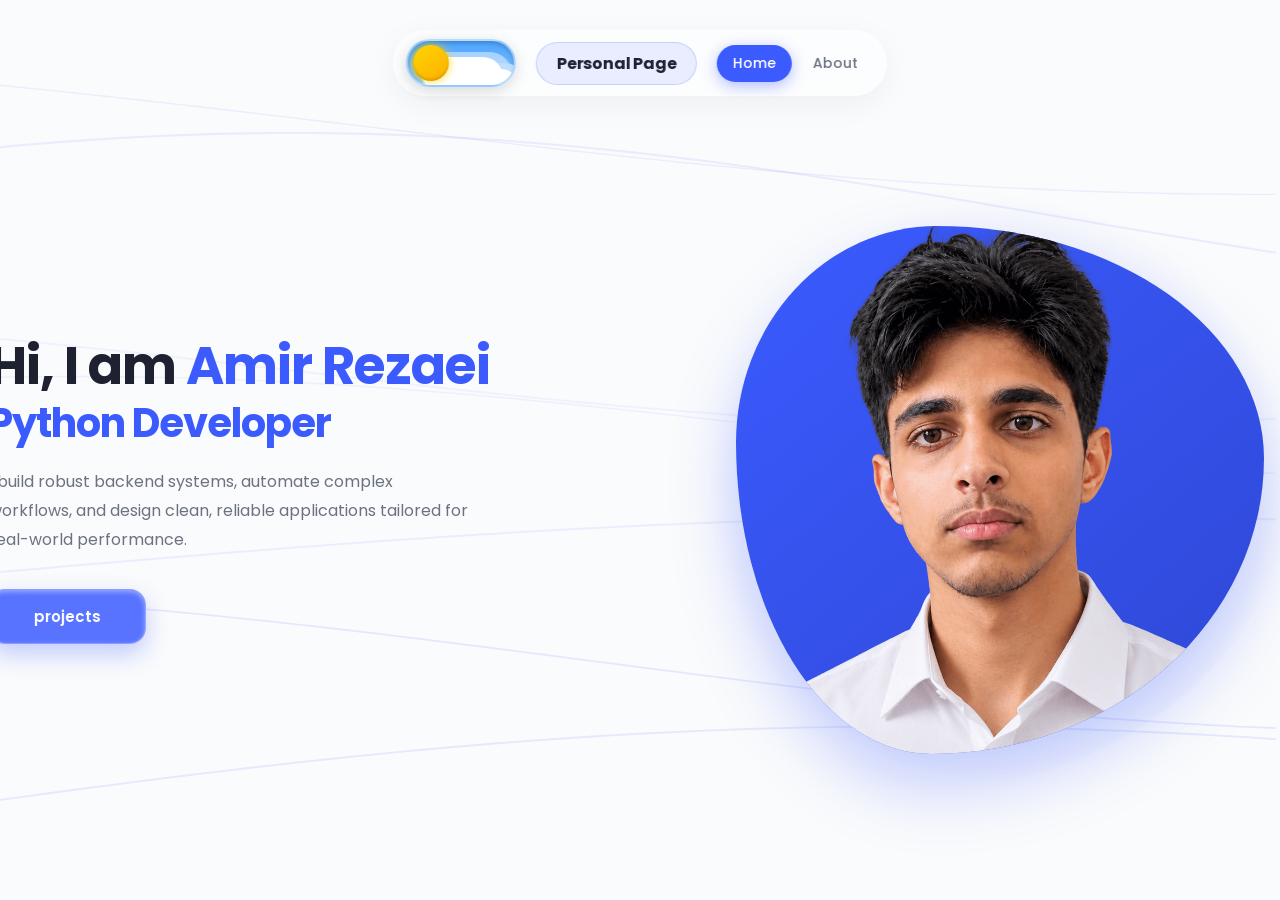
==== commit 32588b44: "Click 0 for terminal" ====
--- a/index.html
+++ b/index.html
@@ -13,14 +13,14 @@
   <script src="script.js" defer></script>
 
   <style>
-    /* ================= Custom Cursor Interaction Fix ================= */
+
     .cursor-jelly,
     .cursor-dot {
-      pointer-events: none !important; /* Prevents cursor overlay from blocking clicks */
-      z-index: 100000000 !important;   /* Keeps cursor visible above the terminal window */
-    }
-
-    /* ================= Linux Terminal Modal Styling ================= */
+      pointer-events: none !important; 
+      z-index: 100000000 !important;  
+    }
+
+
     .linux-terminal-modal {
       position: fixed;
       top: 120px;
@@ -28,7 +28,7 @@
       width: 580px;
       max-width: calc(100vw - 30px);
       height: 360px;
-      background: rgba(48, 10, 36, 0.96); /* Ubuntu terminal purple */
+      background: rgba(48, 10, 36, 0.96); 
       backdrop-filter: blur(16px);
       -webkit-backdrop-filter: blur(16px);
       border-radius: 10px;
@@ -49,7 +49,7 @@
       display: none !important;
     }
 
-    /* Draggable Header Bar */
+
     .linux-terminal-header {
       background: linear-gradient(180deg, #43423e 0%, #353430 100%);
       height: 38px;
@@ -121,7 +121,7 @@
       letter-spacing: 0.3px;
     }
 
-    /* Terminal Body & Prompt */
+    
     .linux-terminal-body {
       padding: 16px;
       font-size: 15px;
@@ -193,100 +193,72 @@
   <div class="cursor-dot" id="cursor-dot"></div>
 
   <nav>
-    <div: 'Poppins', sans-serif;
-      pointer-events: none;
-      letter-spacing: 0.3px;
-    }
-
-    /* Terminal Body & Prompt */
-    .linux-terminal-body {
-      padding: 16px;
-      font-size: 15px;
-      line-height: 1.6;
-      flex-grow: 1;
-      overflow-y: auto;
-      cursor: text;
-    }
-
-    .prompt-user {
-      color: #8ae234;
-      font-weight: 700;
-    }
-
-    .prompt-dir {
-      color: #729fcf;
-      font-weight: 700;
-    }
-
-    .prompt-symbol {
-      color: #ffffff;
-      font-weight: 700;
-    }
-
-    .term-line {
-      margin-bottom: 5px;
-      word-break: break-all;
-      white-space: pre-wrap;
-    }
-
-    .term-output {
-      color: #eeeeec;
-      margin-bottom: 12px;
-      white-space: pre-wrap;
-      line-height: 1.5;
-    }
-
-    .ls-dir {
-      color: #729fcf;
-      font-weight: bold;
-      margin-right: 18px;
-      display: inline-block;
-    }
-
-    .input-line {
-      display: flex;
-      align-items: center;
-    }
-
-    .term-input {
-      background: transparent;
-      border: none;
-      outline: none;
-      color: #ffffff;
-      font-family: 'Ubuntu Mono', 'Courier New', monospace;
-      font-size: 15px;
-      flex: 1;
-      min-width: 100px;
-      padding: 0;
-      margin-left: 6px;
-      caret-color: #ffffff;
-    }
-  </style>
-</head>
-<body data-page="home">
-
-  <canvas id="bg-canvas"></canvas>
-  <div class="cursor-jelly" id="cursor-jelly"></div>
-  <div class="cursor-dot" id="cursor-dot"></div>
-
-  <nav>
-    <div-close" title="Close"></span>
+    <div class="theme-toggle-container">
+      <input type="checkbox" id="theme-toggle" class="theme-toggle-input" aria-label="Toggle theme">
+      <label for="theme-toggle" class="theme-toggle-label">
+        <div class="toggle-thumb">
+          <div class="crater crater-1"></div>
+          <div class="crater crater-2"></div>
+          <div class="crater crater-3"></div>
+        </div>
+        <div class="clouds cloud-bg"></div>
+        <div class="clouds cloud-fg"></div>
+        <div class="star star-1">✦</div>
+        <div class="star star-2">★</div>
+        <div class="star star-3">✦</div>
+        <div class="star star-4">★</div>
+        <div class="crater-aura crater-aura-1"></div>
+        <div class="crater-aura crater-aura-2"></div>
+      </label>
+    </div>
+
+    <div class="logo-box">
+      <a href="index.html" class="logo">Personal Page</a>
+    </div>
+
+    <ul>
+      <li><a href="index.html" class="active">Home</a></li>
+      <li><a href="about.html">About</a></li>
+    </ul>
+  </nav>
+
+  <main class="hero">
+    <div class="hero-text">
+      <div class="hi">Hi, I am <span class="name">Amir Rezaei</span><span class="role">Python Developer</span></div>
+      <p>I build robust backend systems, automate complex workflows, and design clean, reliable applications tailored for real-world performance.</p>
+      <a href="projects.html" class="btn">projects</a>
+    </div>
+    
+    <div class="blob-wrap">
+      <div class="blob-halo"></div>
+      <div class="blob-bg"></div>
+      <div class="blob-clip">
+        <img class="blob-img" src="amir.jpg" alt="Amir Rezaei">
+      </div>
+    </div>
+  </main>
+
+  <!-- ================= Linux Floating Interactive Terminal ================= -->
+  <div id="linux-terminal" class="linux-terminal-modal hidden">
+    <div class="linux-terminal-header" id="linux-term-header">
+      <div class="linux-controls">
+        <span class="linux-btn btn-close" id="linux-term-close" title="Close"></span>
         <span class="linux-btn btn-minimize"></span>
         <span class="linux-btn btn-maximize"></span>
       </div>
-      <div class="linux-terminal-title">rezaei@work-251-1021: ~</div>
+      <div class="linux-terminal-title">amir-rezaei@work-251-1021: ~</div>
     </div>
     
     <div class="linux-terminal-body" id="linux-term-body">
       <div id="term-history"></div>
       <div class="input-line">
-        <span class="prompt-user">rezaei@work-251-1021</span>:<span class="prompt-dir">~</span><span class="prompt-symbol">$</span>
+        <span class="prompt-user">amir-rezaei@work-251-1021</span>:<span class="prompt-dir">~</span><span class="prompt-symbol">$</span>
         <input type="text" id="term-cli-input" class="term-input" autocomplete="off" spellcheck="false" autofocus>
       </div>
     </div>
   </div>
 
-  <!-- Terminal Logic, Shell Commands & Dragging -->
+ 
   <script>
     document.addEventListener("DOMContentLoaded", () => {
       const terminal = document.getElementById("linux-terminal");
@@ -298,7 +270,7 @@
 
       if (!terminal) return;
 
-      /* ================= Toggle Visibility with '0' Key ================= */
+     
       const openTerminal = () => {
         terminal.classList.remove("hidden");
         setTimeout(() => cliInput.focus(), 50);
@@ -326,26 +298,31 @@
         }
       });
 
-      // Focus input on terminal body click
+    
       body.addEventListener("click", () => {
         cliInput.focus();
       });
 
-      /* ================= Shell Commands Execution ================= */
+     
       cliInput.addEventListener("keydown", (e) => {
-        if (e.key === "Enter") {            line.innerHTML = `<span class="prompt-user">rezaei@work-251-1021</span>:<span class="prompt-dir">~</span><span class="prompt-symbol">$</span> ${rawCommand}`;
+        if (e.key === "Enter") {
+          const rawCommand = cliInput.value;
+          const cmd = rawCommand.trim();
+
+          if (cmd === "clear") {
+            history.innerHTML = "";
+            cliInput.value = "";
+            return;
+          }
+
+          if (cmd !== "") {
+
+            const line = document.createElement("div");
+            line.className = "term-line";
+            line.innerHTML = `<span class="prompt-user">amir-rezaei@work-251-1021</span>:<span class="prompt-dir">~</span><span class="prompt-symbol">$</span> ${rawCommand}`;
             history.appendChild(line);
 
-            // Render command output
-            const out = document.createElement("div");
-            out.className = "term-output";
-
-            switch (cmd.toLowerCase()) {
-              case "help":
-                out.innerHTML = "GNU bash, version 5:<span class="prompt-dir">~</span><span class="prompt-symbol">$</span> ${rawCommand}`;
-            history.appendChild(line);
-
-            // Render command output
+      
             const out = document.createElement("div");
             out.className = "term-output";
 
@@ -364,7 +341,7 @@
                 break;
 
               case "whoami":
-                out.textContent = "rezaei";
+                out.textContent = "amir-rezaei";
                 break;
 
               default:
@@ -376,7 +353,7 @@
           } else {
             const line = document.createElement("div");
             line.className = "term-line";
-            line.innerHTML = `<span class="prompt-user">rezaei@work-251-1021</span>:<span class="prompt-dir">~</span><span class="prompt-symbol">$</span>`;
+            line.innerHTML = `<span class="prompt-user">amir-rezaei@work-251-1021</span>:<span class="prompt-dir">~</span><span class="prompt-symbol">$</span>`;
             history.appendChild(line);
           }
 
@@ -385,7 +362,7 @@
         }
       });
 
-      /* ================= Drag & Drop Logic ================= */
+      
       let isDragging = false;
       let offsetX = 0;
       let offsetY = 0;
@@ -403,7 +380,7 @@
         let newX = e.clientX - offsetX;
         let newY = e.clientY - offsetY;
 
-        // Prevent dragging outside viewport bounds
+  
         newX = Math.max(10, Math.min(window.innerWidth - terminal.offsetWidth - 10, newX));
         newY = Math.max(10, Math.min(window.innerHeight - terminal.offsetHeight - 10, newY));
 
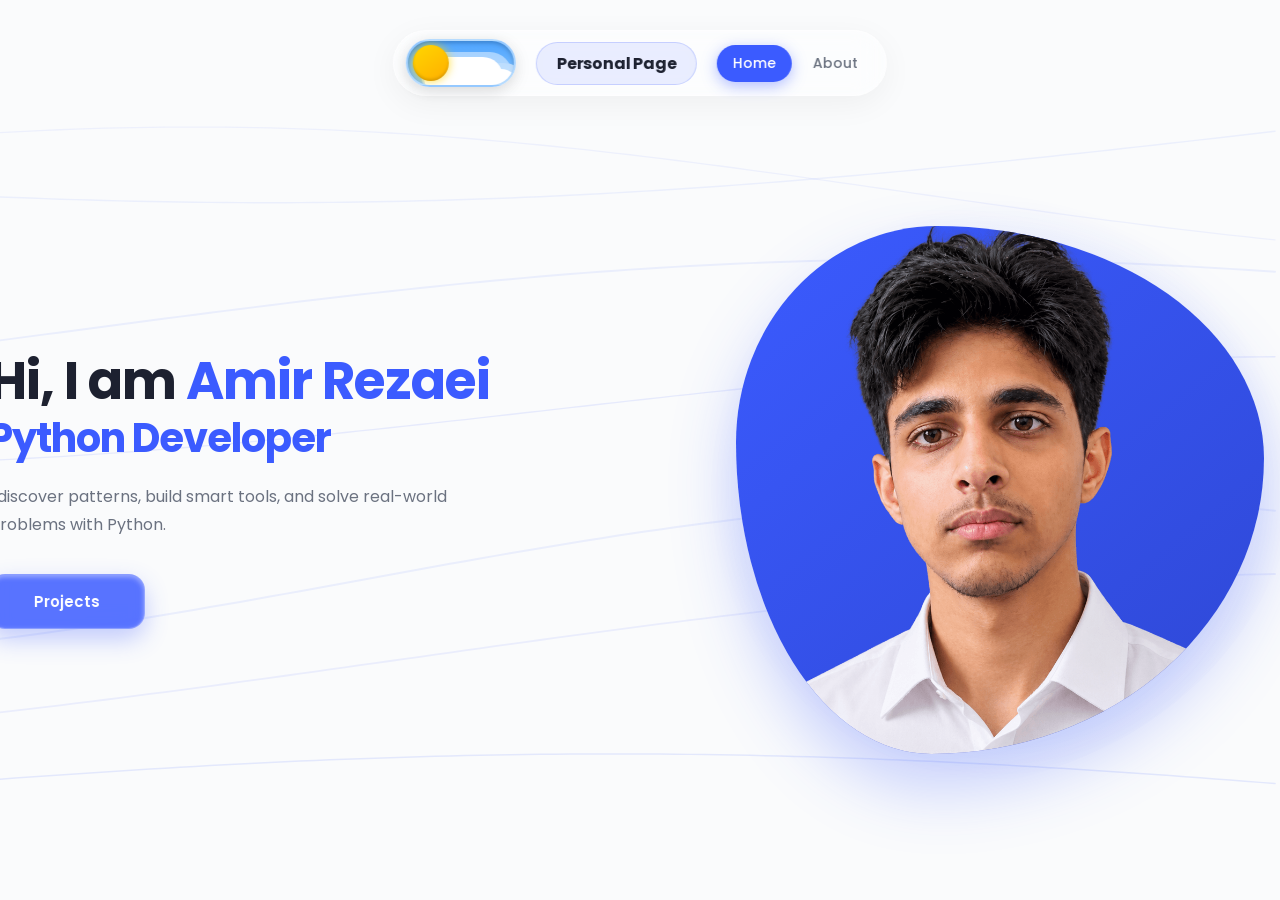
==== commit d0bba997: "index new update" ====
--- a/index.html
+++ b/index.html
@@ -225,8 +225,8 @@
   <main class="hero">
     <div class="hero-text">
       <div class="hi">Hi, I am <span class="name">Amir Rezaei</span><span class="role">Python Developer</span></div>
-      <p>I build robust backend systems, automate complex workflows, and design clean, reliable applications tailored for real-world performance.</p>
-      <a href="projects.html" class="btn">projects</a>
+      <p>I discover patterns, build smart tools, and solve real-world problems with Python.</p>
+      <a href="projects.html" class="btn">Projects</a>
     </div>
     
     <div class="blob-wrap">
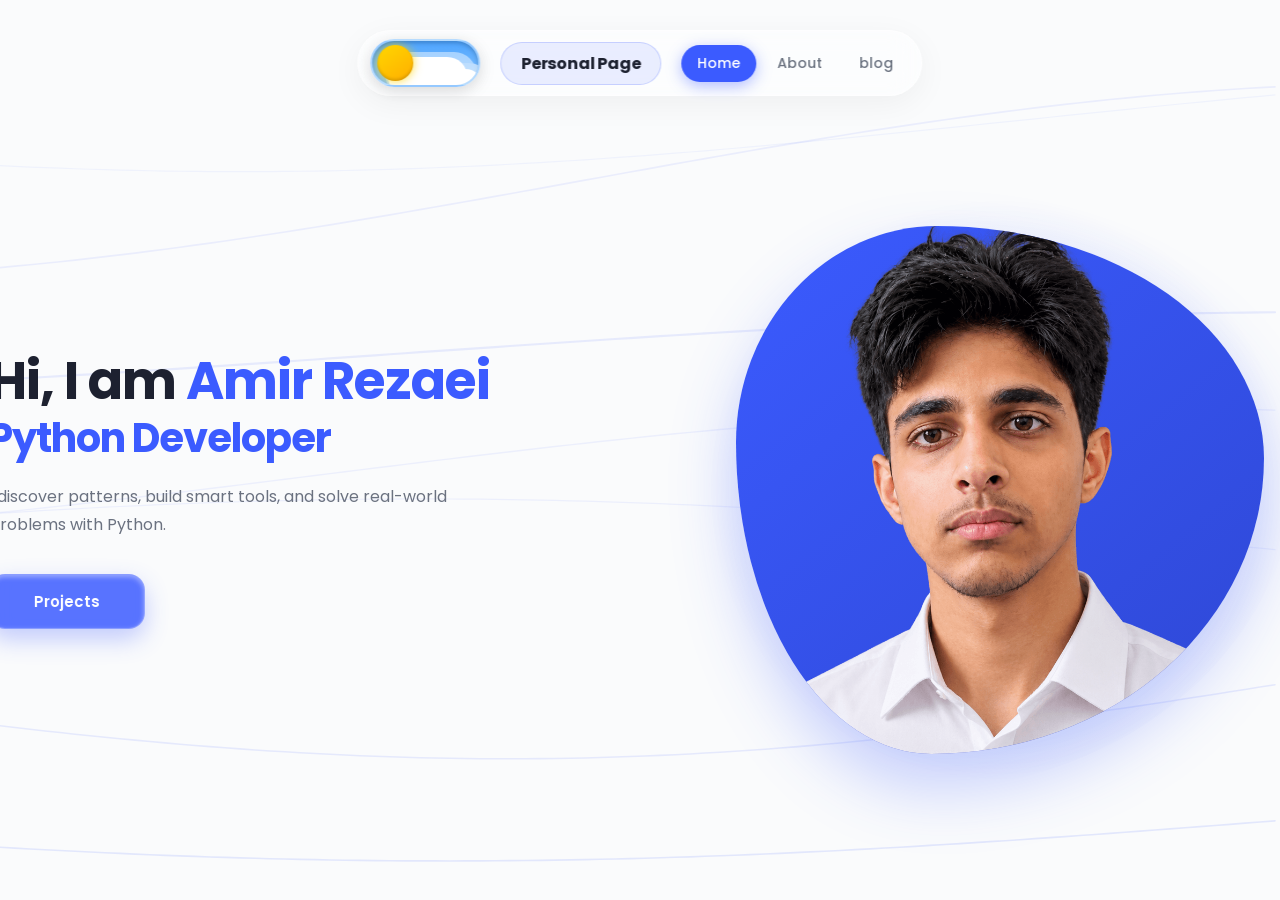
==== commit 58912be1: "update" ====
--- a/index.html
+++ b/index.html
@@ -219,6 +219,7 @@
     <ul>
       <li><a href="index.html" class="active">Home</a></li>
       <li><a href="about.html">About</a></li>
+      <li><a href="blog.html">blog</a></li>
     </ul>
   </nav>
 
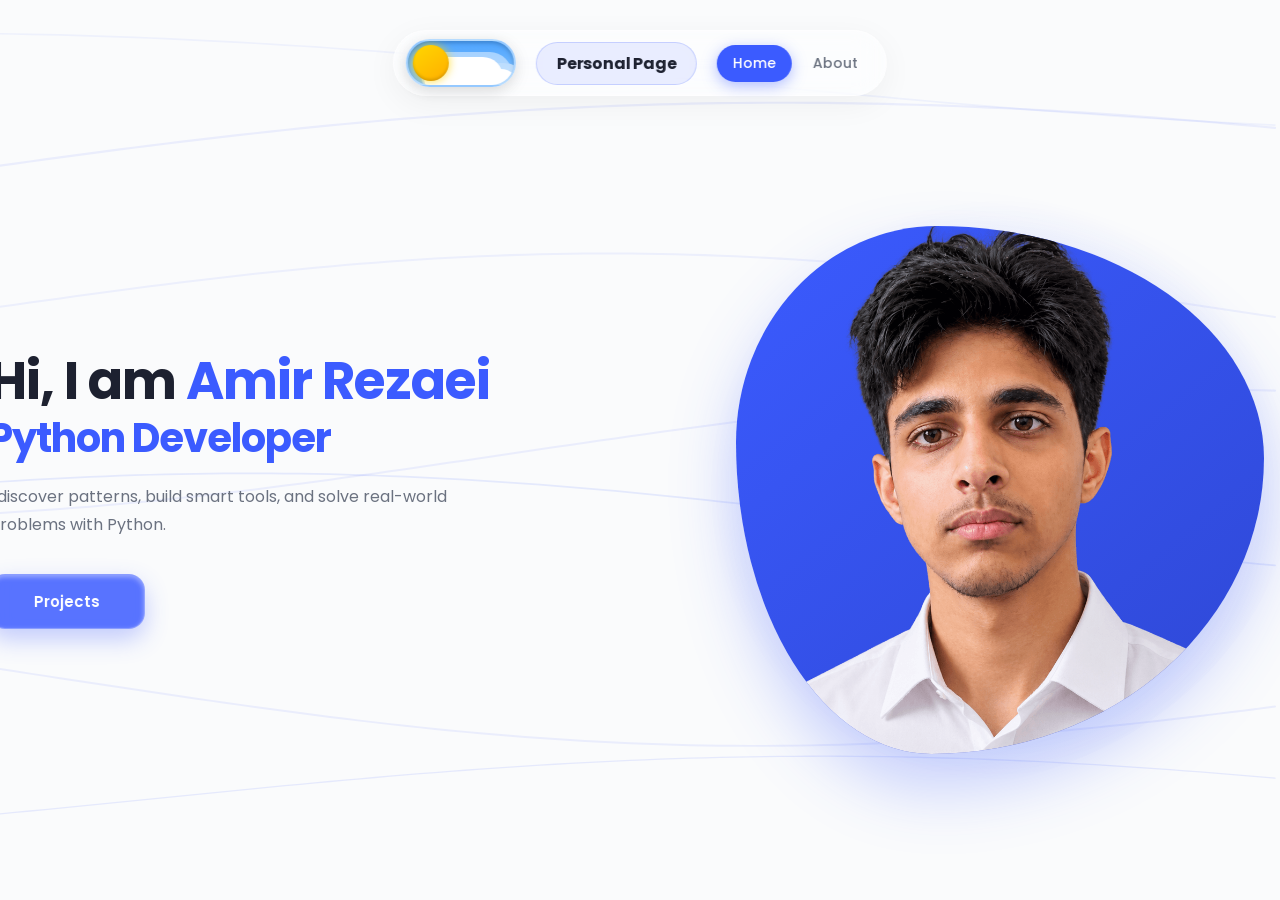
==== commit 9b071366: "New Update for index.html" ====
--- a/index.html
+++ b/index.html
@@ -219,7 +219,6 @@
     <ul>
       <li><a href="index.html" class="active">Home</a></li>
       <li><a href="about.html">About</a></li>
-      <li><a href="blog.html">blog</a></li>
     </ul>
   </nav>
 
